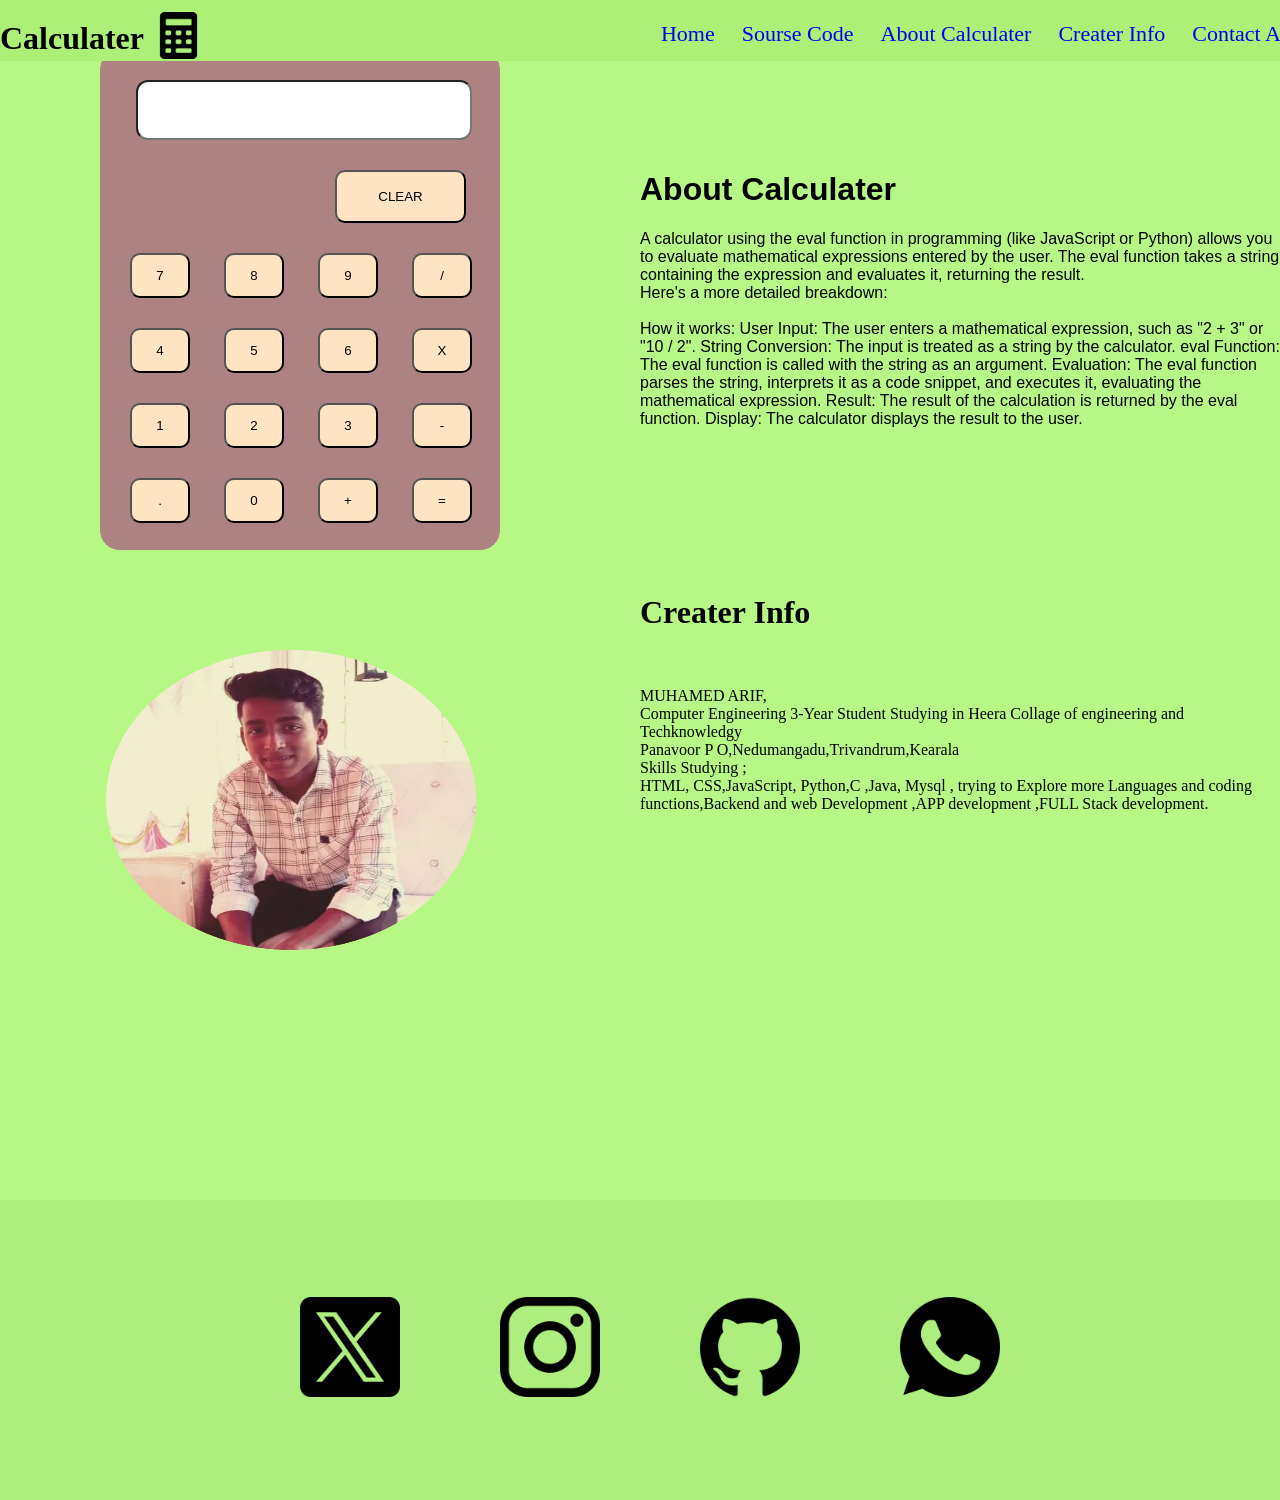
==== index.html @ 15134cd2 "chnage file locations" ====
<html>
    <head>
        <meta charset="UTF-8">
        <title>calculater website</title>
        <link href="style.css" rel="stylesheet" type="text/css">
        <script src="script.js"></script>
    </head>
    <body>
        <header>
            <div class="logo">
                <h1>Calculater</h1>
                <img src="calculator (1).png" alt="Calculator Logo" style="height: 47px;width: 49px;margin-top: -67px;margin-left: 154px;"> 
            </div>
            <div class="nav">
                <ul>
                    <li><a href="index.html">Home</a></li>
                    <li><a href="sourse.html">Sourse Code</a></li> 
                    <li><a href="#first">About Calculater</a></li>
                    <li><a href="#Creater">Creater Info</a></li>
                    <li><a href="#contact">Contact As</a></li>
                </ul>
            </div> 
        </header>
        <div class="main-body">
            <div class="calc" >
                    <div class="output">
                        <input type="text" id="screen" >
                    </div>
                    <div class="buttons">
                        <button onclick="clearDisplay()"class="cnl">CLEAR</button>

                    <div class="row">
                        <button onclick="clickbutton(7)"class="btn">7</button>
                        <button onclick="clickbutton(8)"class="btn">8</button>
                        <button onclick="clickbutton(9)"class="btn">9</button>
                        <button onclick="clickbutton('/')"class="btn">/</button>
                        
                    </div>
                    <div class="row">
                        <button onclick="clickbutton(4)"class="btn">4</button>
                        <button onclick="clickbutton(5)"class="btn">5</button>
                        <button onclick="clickbutton(6)"class="btn">6</button>
                        <button onclick="clickbutton('*')"class="btn">X</button>
                        
                    </div>
                    <div class="row">
                        <button onclick="clickbutton(1)"class="btn">1</button>
                        <button onclick="clickbutton(2)"class="btn">2</button>
                        <button onclick="clickbutton(3)"class="btn">3</button>
                        <button onclick="clickbutton('-')"class="btn">-</button>
                        
                    </div>
                    <div class="row">
                        <button onclick="clickbutton('.')"class="btn">.</button>
                        <button onclick="clickbutton(0)"class="btn">0</button>
                        <button onclick="clickbutton('+')"class="btn">+</button>
                        <button onclick="equalClick('=')"class="btn">=</button>
                        
                    </div>

                    </div>
                </div>
                <div class="aboutcalc" id="first">
                    <h1>About Calculater</h1>
                    <p>A calculator using the eval function in programming (like JavaScript or Python) allows you to evaluate mathematical expressions entered by the user. The eval function takes a string containing the expression and evaluates it, returning the result.<br>
                    Here's a more detailed breakdown:<br><br>
How it works:
User Input: The user enters a mathematical expression, such as "2 + 3" or "10 / 2". 
String Conversion: The input is treated as a string by the calculator. 
eval Function: The eval function is called with the string as an argument. 
Evaluation: The eval function parses the string, interprets it as a code snippet, and executes it, evaluating the mathematical expression. 
Result: The result of the calculation is returned by the eval function. 
Display: The calculator displays the result to the user. </p>
                </div>
            </div>
        </div>
        <footer>
            <div class="profile-pic">
            <img src="arif-circle.png" alt="Profile Picture" style="height: 300px; width:370px ">

            </div>
            <div class="about" id="Creater">
                <h1>Creater Info</h1><br>
                <p>MUHAMED ARIF,<br>Computer Engineering 3-Year Student Studying in Heera Collage of engineering and Techknowledgy <br>Panavoor P O,Nedumangadu,Trivandrum,Kearala<br>
                    Skills Studying ;<br> HTML, CSS,JavaScript, Python,C ,Java, Mysql , trying to  Explore more Languages and coding functions,Backend and web Development ,APP development ,FULL Stack development.
                </p>

            </div>
        </footer>
        <div class="contact-as" id="contact">
            <div class="x">
                <div class="twit">
                <a href="https://x.com/HikAshikas76057?t=ATVAeOEwp6bOIH9sCyhGcA&s=08"><img src="twitter.png" alt="Twitter Logo" height="100px" width="100px"></a>
                </div>
                <div class="twit">
                <a href="https://www.instagram.com/arif_end_builder?utm_source=qr&igsh=YWRkeHBuNTk0Ymd2"><img src="instagram-logo.png" alt="Instagram Logo  height="100px" width="100px" ></a>
                 </div>
                 <div class="twit">
                 <a href="https://github.com/Arifbuilder"><img src="github.png" alt="GitHub Logo  height="100px" width="100px" ></a>
                 </div>
                 <div class="twit">
                <a href="https://wa.me/qr/662BQTUM5FRBD1"><img src="whatsapp.png" alt="WhatsApp Logo  height="100px" width="100px"></a>
                </div>
                
                                
            </div>
        </div>
    
    </body>
</html>
---- style.css ----
.calc{
    width: 400px;
    height:500px;
    background-color: #ac8282;
    margin-left:100px;
    border-radius: 20px;
    margin-top:50px;
    
}
#screen{
    width:84%;
    margin-left:36px;
    height:60px;
    margin-top:30px;
    pointer-events: none;
    border-radius: 12px;
}
.btn{
    width:60px;
    height:45px;
    margin-left:30px;
    margin-top:30px;
    border-radius: 10px;
    background: bisque;
}
.cnl{
    width: 131px;
    height: 53px;
    margin-left: 235px;
    margin-top: 30px;
    border-radius: 10px;
    background: bisque;

}
.btn:hover{
    background: #d1b8b8;
    cursor: pointer;
}
.cnl:hover{
    background: #c51919;
    cursor: pointer;
}
body{
    background: #b7f786;
    margin: 0;
    padding: 0;
    box-sizing: border-box;
    width:100%;
    
    
}
header{
    background-color:#acf078;
    height: 62px;
    width: 116%;
    position: fixed;
    margin-top: -51px;




}
.nav{
    float: left;
    width: 60%;
    font-size:22px;
}
.logo{
    width:40%;
    float: left;
}
li{
    float:left;
    padding-left: 27px;
  
}
ul{
    list-style-type: none
}
a{
    text-decoration: none;
    
}
.aboutcalc{
    float: right;
    width: 50%;
    height: 500px;
    margin-top: -400px;
    font-family:'Gill Sans', 'Gill Sans MT', Calibri, 'Trebuchet MS', sans-serif;
}
footer{
    
    height: 500px;
    width:100%;
}  
.contact-as{
    
    height: 300px;
    width: 100%;
    background-color: #adee7f;
}
.profile-pic{
    width:50%;
    width: 50%;
    margin-left:106px;
    margin-top:100px;
}
.about{
     width: 50%;
    float: right;
    margin-top: -377px;
}
.x{
    width: 100%;
    margin-top: 50px;
    margin-left:200px;
}
.twit{
    float:left;
   padding-left: 100px;
    padding-top: 97px;
}
html{
    scroll-behavior: smooth;
    width:100%;
}
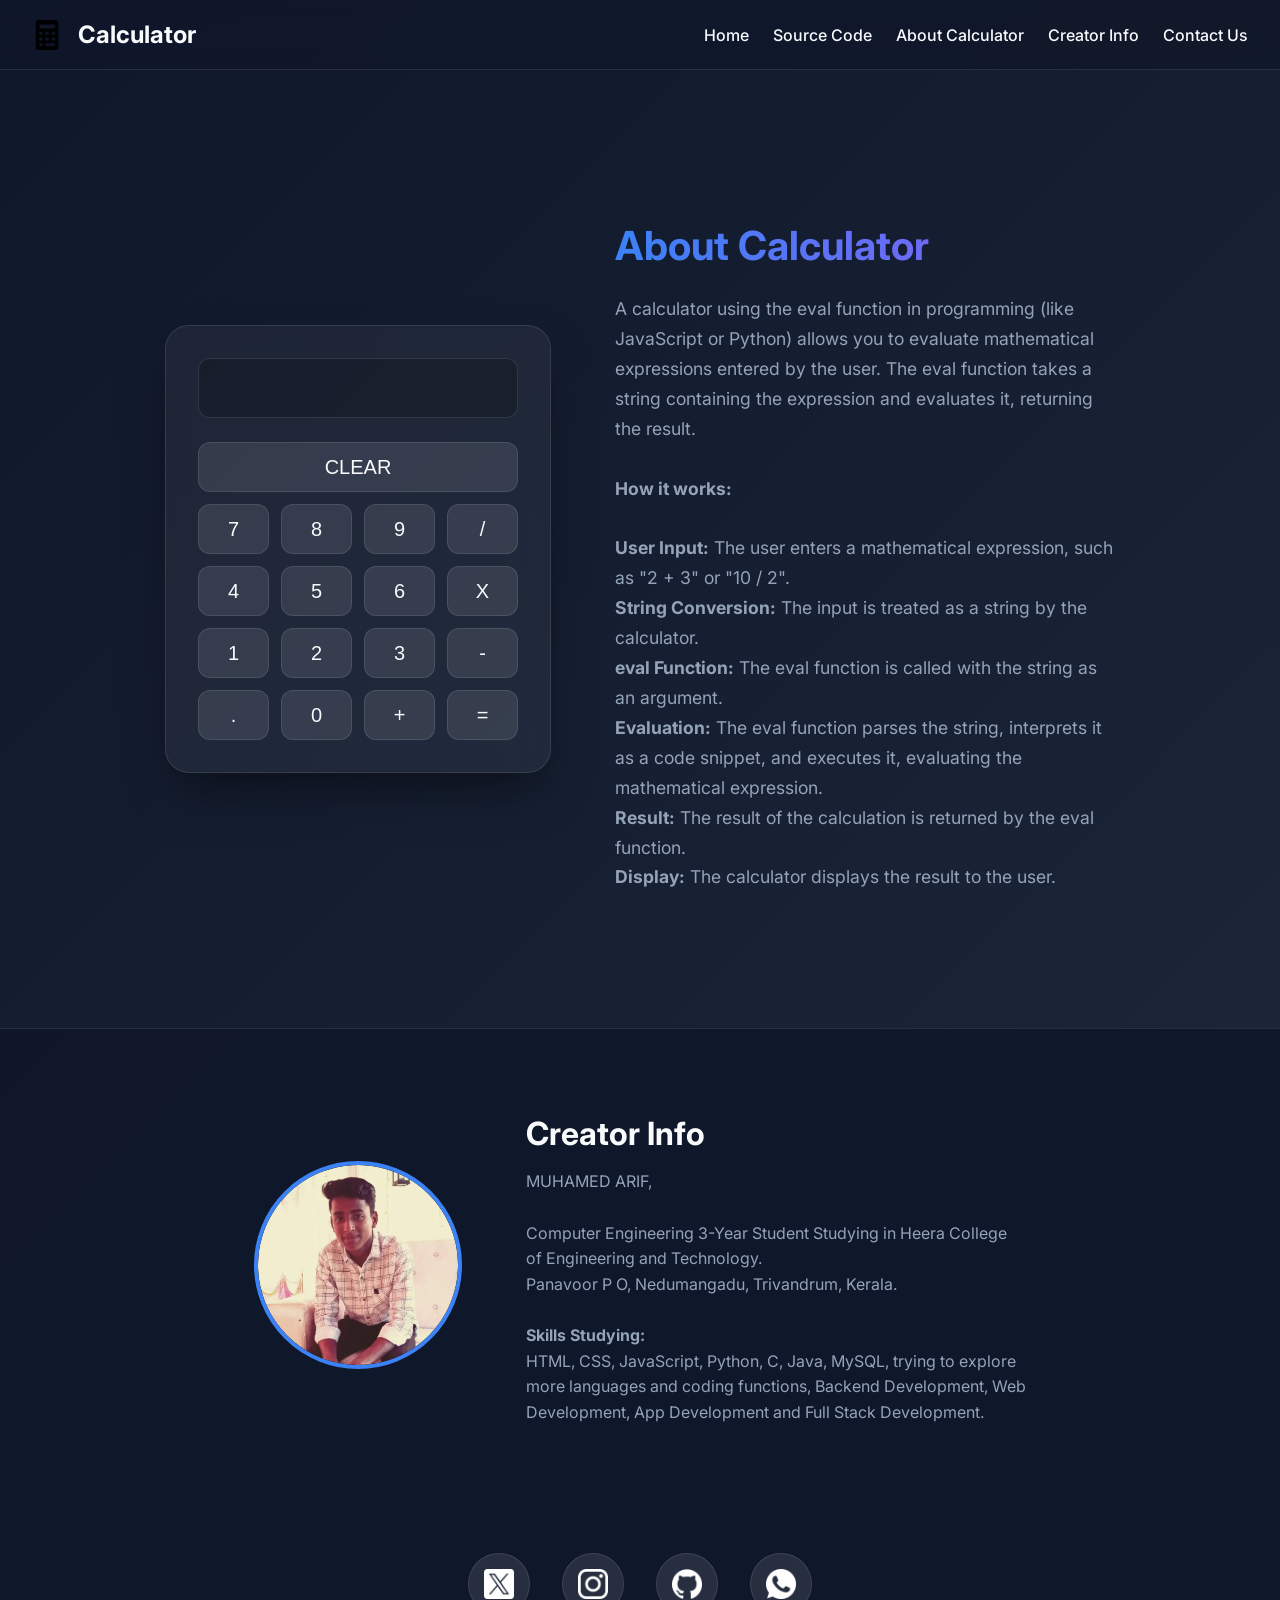
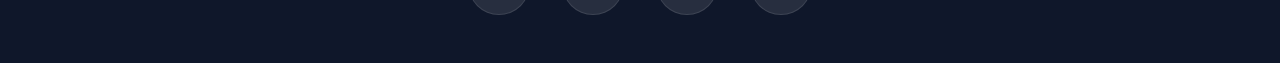
==== commit 5e128eb8: "Merge remote and local histories" ====
--- a/index.html
+++ b/index.html
@@ -1,110 +1,129 @@
-<html>
-    <head>
-        <meta charset="UTF-8">
-        <title>calculater website</title>
-        <link href="style.css" rel="stylesheet" type="text/css">
-        <script src="script.js"></script>
-    </head>
-    <body>
-        <header>
-            <div class="logo">
-                <h1>Calculater</h1>
-                <img src="calculator (1).png" alt="Calculator Logo" style="height: 47px;width: 49px;margin-top: -67px;margin-left: 154px;"> 
+<!DOCTYPE html>
+<html lang="en">
+
+<head>
+    <meta charset="UTF-8">
+    <meta name="viewport" content="width=device-width, initial-scale=1.0">
+    <title>Calculator Website</title>
+    <link rel="stylesheet" href="style.css">
+    <script src="script.js" defer></script>
+</head>
+
+<body>
+
+    <header>
+        <div class="logo">
+            <img src="calculator (1).png" alt="Calculator Logo" class="logo-img">
+            <h1>Calculator</h1>
+        </div>
+
+        <nav class="nav">
+            <ul>
+                <li><a href="index.html">Home</a></li>
+                <li><a href="sourse.html">Source Code</a></li>
+                <li><a href="#first">About Calculator</a></li>
+                <li><a href="#Creater">Creator Info</a></li>
+                <li><a href="#contact">Contact Us</a></li>
+            </ul>
+        </nav>
+    </header>
+
+    <main class="main-body">
+        <section class="calc">
+            <div class="output">
+                <input type="text" id="screen" readonly>
             </div>
-            <div class="nav">
-                <ul>
-                    <li><a href="index.html">Home</a></li>
-                    <li><a href="sourse.html">Sourse Code</a></li> 
-                    <li><a href="#first">About Calculater</a></li>
-                    <li><a href="#Creater">Creater Info</a></li>
-                    <li><a href="#contact">Contact As</a></li>
-                </ul>
-            </div> 
-        </header>
-        <div class="main-body">
-            <div class="calc" >
-                    <div class="output">
-                        <input type="text" id="screen" >
-                    </div>
-                    <div class="buttons">
-                        <button onclick="clearDisplay()"class="cnl">CLEAR</button>
+            <div class="buttons">
+                <button onclick="clearDisplay()" class="cnl">CLEAR</button>
+                <button onclick="clickbutton(7)" class="btn">7</button>
+                <button onclick="clickbutton(8)" class="btn">8</button>
+                <button onclick="clickbutton(9)" class="btn">9</button>
+                <button onclick="clickbutton('/')" class="btn">/</button>
 
-                    <div class="row">
-                        <button onclick="clickbutton(7)"class="btn">7</button>
-                        <button onclick="clickbutton(8)"class="btn">8</button>
-                        <button onclick="clickbutton(9)"class="btn">9</button>
-                        <button onclick="clickbutton('/')"class="btn">/</button>
-                        
-                    </div>
-                    <div class="row">
-                        <button onclick="clickbutton(4)"class="btn">4</button>
-                        <button onclick="clickbutton(5)"class="btn">5</button>
-                        <button onclick="clickbutton(6)"class="btn">6</button>
-                        <button onclick="clickbutton('*')"class="btn">X</button>
-                        
-                    </div>
-                    <div class="row">
-                        <button onclick="clickbutton(1)"class="btn">1</button>
-                        <button onclick="clickbutton(2)"class="btn">2</button>
-                        <button onclick="clickbutton(3)"class="btn">3</button>
-                        <button onclick="clickbutton('-')"class="btn">-</button>
-                        
-                    </div>
-                    <div class="row">
-                        <button onclick="clickbutton('.')"class="btn">.</button>
-                        <button onclick="clickbutton(0)"class="btn">0</button>
-                        <button onclick="clickbutton('+')"class="btn">+</button>
-                        <button onclick="equalClick('=')"class="btn">=</button>
-                        
-                    </div>
+                <button onclick="clickbutton(4)" class="btn">4</button>
+                <button onclick="clickbutton(5)" class="btn">5</button>
+                <button onclick="clickbutton(6)" class="btn">6</button>
+                <button onclick="clickbutton('*')" class="btn">X</button>
 
-                    </div>
-                </div>
-                <div class="aboutcalc" id="first">
-                    <h1>About Calculater</h1>
-                    <p>A calculator using the eval function in programming (like JavaScript or Python) allows you to evaluate mathematical expressions entered by the user. The eval function takes a string containing the expression and evaluates it, returning the result.<br>
-                    Here's a more detailed breakdown:<br><br>
-How it works:
-User Input: The user enters a mathematical expression, such as "2 + 3" or "10 / 2". 
-String Conversion: The input is treated as a string by the calculator. 
-eval Function: The eval function is called with the string as an argument. 
-Evaluation: The eval function parses the string, interprets it as a code snippet, and executes it, evaluating the mathematical expression. 
-Result: The result of the calculation is returned by the eval function. 
-Display: The calculator displays the result to the user. </p>
-                </div>
+                <button onclick="clickbutton(1)" class="btn">1</button>
+                <button onclick="clickbutton(2)" class="btn">2</button>
+                <button onclick="clickbutton(3)" class="btn">3</button>
+                <button onclick="clickbutton('-')" class="btn">-</button>
+
+                <button onclick="clickbutton('.')" class="btn">.</button>
+                <button onclick="clickbutton(0)" class="btn">0</button>
+                <button onclick="clickbutton('+')" class="btn">+</button>
+                <button onclick="equalClick()" class="btn">=</button>
+            </div>
+        </section>
+
+        <section class="aboutcalc" id="first">
+            <h1>About Calculator</h1>
+            <p>
+                A calculator using the eval function in programming (like JavaScript or Python)
+                allows you to evaluate mathematical expressions entered by the user.
+                The eval function takes a string containing the expression and evaluates it,
+                returning the result.
+                <br><br>
+                <strong>How it works:</strong><br><br>
+                <strong>User Input:</strong> The user enters a mathematical expression, such as "2 + 3" or "10 / 2".<br>
+                <strong>String Conversion:</strong> The input is treated as a string by the calculator.<br>
+                <strong>eval Function:</strong> The eval function is called with the string as an argument.<br>
+                <strong>Evaluation:</strong> The eval function parses the string, interprets it as a code
+                snippet, and executes it, evaluating the mathematical expression.<br>
+                <strong>Result:</strong> The result of the calculation is returned by the eval function.<br>
+                <strong>Display:</strong> The calculator displays the result to the user.
+            </p>
+        </section>
+    </main>
+
+    <footer>
+        <div class="profile-pic">
+            <img src="arif-circle.png" alt="Profile Picture" class="profile-img">
+        </div>
+        <div class="about" id="Creater">
+            <h1>Creator Info</h1>
+            <p>
+                MUHAMED ARIF,
+                <br><br>
+                Computer Engineering 3-Year Student Studying in Heera College of Engineering
+                and Technology.
+                <br>
+                Panavoor P O, Nedumangadu, Trivandrum, Kerala.
+                <br><br>
+                <strong>Skills Studying:</strong>
+                <br>
+                HTML, CSS, JavaScript, Python, C, Java, MySQL, trying to explore more languages and coding functions,
+                Backend Development, Web Development, App Development and Full Stack Development.
+            </p>
+        </div>
+    </footer>
+
+    <section class="contact-as" id="contact">
+        <div class="x">
+            <div class="twit">
+                <a href="https://x.com/HikAshikas76057?t=ATVAeOEwp6bOIH9sCyhGcA&s=08" aria-label="Twitter">
+                    <img src="twitter.png" alt="Twitter Logo">
+                </a>
+            </div>
+            <div class="twit">
+                <a href="https://www.instagram.com/arif_end_builder?utm_source=qr&igsh=YWRkeHBuNTk0Ymd2" aria-label="Instagram">
+                    <img src="instagram-logo.png" alt="Instagram Logo">
+                </a>
+            </div>
+            <div class="twit">
+                <a href="https://github.com/Arifbuilder" aria-label="GitHub">
+                    <img src="github.png" alt="GitHub Logo">
+                </a>
+            </div>
+            <div class="twit">
+                <a href="https://wa.me/qr/662BQTUM5FRBD1" aria-label="WhatsApp">
+                    <img src="whatsapp.png" alt="WhatsApp Logo">
+                </a>
             </div>
         </div>
-        <footer>
-            <div class="profile-pic">
-            <img src="arif-circle.png" alt="Profile Picture" style="height: 300px; width:370px ">
+    </section>
 
-            </div>
-            <div class="about" id="Creater">
-                <h1>Creater Info</h1><br>
-                <p>MUHAMED ARIF,<br>Computer Engineering 3-Year Student Studying in Heera Collage of engineering and Techknowledgy <br>Panavoor P O,Nedumangadu,Trivandrum,Kearala<br>
-                    Skills Studying ;<br> HTML, CSS,JavaScript, Python,C ,Java, Mysql , trying to  Explore more Languages and coding functions,Backend and web Development ,APP development ,FULL Stack development.
-                </p>
+</body>
 
-            </div>
-        </footer>
-        <div class="contact-as" id="contact">
-            <div class="x">
-                <div class="twit">
-                <a href="https://x.com/HikAshikas76057?t=ATVAeOEwp6bOIH9sCyhGcA&s=08"><img src="twitter.png" alt="Twitter Logo" height="100px" width="100px"></a>
-                </div>
-                <div class="twit">
-                <a href="https://www.instagram.com/arif_end_builder?utm_source=qr&igsh=YWRkeHBuNTk0Ymd2"><img src="instagram-logo.png" alt="Instagram Logo  height="100px" width="100px" ></a>
-                 </div>
-                 <div class="twit">
-                 <a href="https://github.com/Arifbuilder"><img src="github.png" alt="GitHub Logo  height="100px" width="100px" ></a>
-                 </div>
-                 <div class="twit">
-                <a href="https://wa.me/qr/662BQTUM5FRBD1"><img src="whatsapp.png" alt="WhatsApp Logo  height="100px" width="100px"></a>
-                </div>
-                
-                                
-            </div>
-        </div>
-    
-    </body>
 </html>
--- a/style.css
+++ b/style.css
@@ -1,126 +1,237 @@
-.calc{
-    width: 400px;
-    height:500px;
-    background-color: #ac8282;
-    margin-left:100px;
-    border-radius: 20px;
-    margin-top:50px;
-    
-}
-#screen{
-    width:84%;
-    margin-left:36px;
-    height:60px;
-    margin-top:30px;
-    pointer-events: none;
-    border-radius: 12px;
-}
-.btn{
-    width:60px;
-    height:45px;
-    margin-left:30px;
-    margin-top:30px;
-    border-radius: 10px;
-    background: bisque;
-}
-.cnl{
-    width: 131px;
-    height: 53px;
-    margin-left: 235px;
-    margin-top: 30px;
-    border-radius: 10px;
-    background: bisque;
-
-}
-.btn:hover{
-    background: #d1b8b8;
-    cursor: pointer;
-}
-.cnl:hover{
-    background: #c51919;
-    cursor: pointer;
-}
-body{
-    background: #b7f786;
+@import url('https://fonts.googleapis.com/css2?family=Inter:wght@400;500;600&display=swap');
+
+:root {
+    --bg-gradient: linear-gradient(135deg, #0f172a 0%, #1e293b 100%);
+    --calc-bg: rgba(255, 255, 255, 0.05);
+    --calc-border: rgba(255, 255, 255, 0.1);
+    --btn-bg: rgba(255, 255, 255, 0.1);
+    --btn-hover: rgba(255, 255, 255, 0.2);
+    --text-main: #f8fafc;
+    --text-muted: #94a3b8;
+    --accent: #3b82f6;
+    --danger: #ef4444;
+}
+
+body {
+    margin: 0;
+    font-family: 'Inter', sans-serif;
+    background: var(--bg-gradient);
+    color: var(--text-main);
+    min-height: 100vh;
+    display: flex;
+    flex-direction: column;
+}
+
+html {
+    scroll-behavior: smooth;
+}
+
+header {
+    background: rgba(15, 23, 42, 0.8);
+    backdrop-filter: blur(10px);
+    border-bottom: 1px solid var(--calc-border);
+    position: fixed;
+    width: 100%;
+    top: 0;
+    z-index: 100;
+    display: flex;
+    justify-content: space-between;
+    align-items: center;
+    padding: 0 2rem;
+    box-sizing: border-box;
+    height: 70px;
+}
+
+.logo {
+    display: flex;
+    align-items: center;
+    gap: 1rem;
+}
+
+.logo h1 {
+    font-size: 1.5rem;
+    margin: 0;
+}
+
+.logo-img {
+    height: 30px;
+}
+
+.nav ul {
+    list-style: none;
+    display: flex;
+    gap: 1.5rem;
     margin: 0;
     padding: 0;
+}
+
+.nav a {
+    color: var(--text-main);
+    text-decoration: none;
+    font-weight: 500;
+    transition: color 0.3s ease;
+}
+
+.nav a:hover {
+    color: var(--accent);
+}
+
+.main-body {
+    margin-top: 70px;
+    padding: 4rem 2rem;
+    display: flex;
+    justify-content: center;
+    align-items: center;
+    gap: 4rem;
+    flex-wrap: wrap;
+    min-height: calc(100vh - 70px);
+}
+
+.calc {
+    background: var(--calc-bg);
+    border: 1px solid var(--calc-border);
+    backdrop-filter: blur(12px);
+    border-radius: 24px;
+    padding: 2rem;
+    box-shadow: 0 25px 50px -12px rgba(0, 0, 0, 0.5);
+    width: 320px;
+}
+
+#screen {
+    width: 100%;
+    height: 60px;
+    background: rgba(0, 0, 0, 0.2);
+    border: 1px solid var(--calc-border);
+    border-radius: 12px;
+    color: var(--text-main);
+    font-size: 2rem;
+    text-align: right;
+    padding: 0 1rem;
     box-sizing: border-box;
-    width:100%;
-    
-    
-}
-header{
-    background-color:#acf078;
-    height: 62px;
-    width: 116%;
-    position: fixed;
-    margin-top: -51px;
-
-
-
-
-}
-.nav{
-    float: left;
-    width: 60%;
-    font-size:22px;
-}
-.logo{
-    width:40%;
-    float: left;
-}
-li{
-    float:left;
-    padding-left: 27px;
-  
-}
-ul{
-    list-style-type: none
-}
-a{
-    text-decoration: none;
-    
-}
-.aboutcalc{
-    float: right;
-    width: 50%;
-    height: 500px;
-    margin-top: -400px;
-    font-family:'Gill Sans', 'Gill Sans MT', Calibri, 'Trebuchet MS', sans-serif;
-}
-footer{
-    
-    height: 500px;
-    width:100%;
-}  
-.contact-as{
-    
-    height: 300px;
-    width: 100%;
-    background-color: #adee7f;
-}
-.profile-pic{
-    width:50%;
-    width: 50%;
-    margin-left:106px;
-    margin-top:100px;
-}
-.about{
-     width: 50%;
-    float: right;
-    margin-top: -377px;
-}
-.x{
-    width: 100%;
-    margin-top: 50px;
-    margin-left:200px;
-}
-.twit{
-    float:left;
-   padding-left: 100px;
-    padding-top: 97px;
-}
-html{
-    scroll-behavior: smooth;
-    width:100%;
-}
+    margin-bottom: 1.5rem;
+    pointer-events: none;
+}
+
+.buttons {
+    display: grid;
+    grid-template-columns: repeat(4, 1fr);
+    gap: 0.75rem;
+}
+
+.cnl {
+    grid-column: span 4;
+    background: rgba(239, 68, 68, 0.2);
+    color: var(--danger);
+    border: 1px solid rgba(239, 68, 68, 0.3);
+}
+
+.cnl:hover {
+    background: rgba(239, 68, 68, 0.3);
+}
+
+.btn, .cnl {
+    height: 50px;
+    border-radius: 12px;
+    border: 1px solid var(--calc-border);
+    background: var(--btn-bg);
+    color: var(--text-main);
+    font-size: 1.25rem;
+    font-weight: 500;
+    cursor: pointer;
+    transition: all 0.2s ease;
+    display: flex;
+    justify-content: center;
+    align-items: center;
+}
+
+.btn:hover {
+    background: var(--btn-hover);
+    transform: translateY(-2px);
+}
+
+.aboutcalc {
+    max-width: 500px;
+}
+
+.aboutcalc h1 {
+    font-size: 2.5rem;
+    margin-bottom: 1.5rem;
+    background: linear-gradient(to right, #3b82f6, #8b5cf6);
+    -webkit-background-clip: text;
+    -webkit-text-fill-color: transparent;
+}
+
+.aboutcalc p {
+    color: var(--text-muted);
+    line-height: 1.7;
+    font-size: 1.1rem;
+}
+
+footer {
+    background: rgba(15, 23, 42, 0.95);
+    padding: 4rem 2rem;
+    display: flex;
+    justify-content: center;
+    align-items: center;
+    gap: 4rem;
+    flex-wrap: wrap;
+    border-top: 1px solid var(--calc-border);
+}
+
+.profile-pic .profile-img {
+    width: 200px;
+    height: 200px;
+    border-radius: 50%;
+    object-fit: cover;
+    border: 4px solid var(--accent);
+}
+
+.about {
+    max-width: 500px;
+}
+
+.about h1 {
+    font-size: 2rem;
+    margin-bottom: 1rem;
+}
+
+.about p {
+    color: var(--text-muted);
+    line-height: 1.6;
+}
+
+.contact-as {
+    background: #0f172a;
+    padding: 3rem 2rem;
+    text-align: center;
+}
+
+.x {
+    display: flex;
+    justify-content: center;
+    gap: 2rem;
+    flex-wrap: wrap;
+}
+
+.twit a {
+    display: flex;
+    justify-content: center;
+    align-items: center;
+    width: 60px;
+    height: 60px;
+    background: var(--btn-bg);
+    border-radius: 50%;
+    transition: all 0.3s ease;
+    border: 1px solid var(--calc-border);
+}
+
+.twit a:hover {
+    background: var(--btn-hover);
+    transform: translateY(-5px);
+}
+
+.twit img {
+    width: 30px;
+    height: 30px;
+    filter: brightness(0) invert(1);
+}
